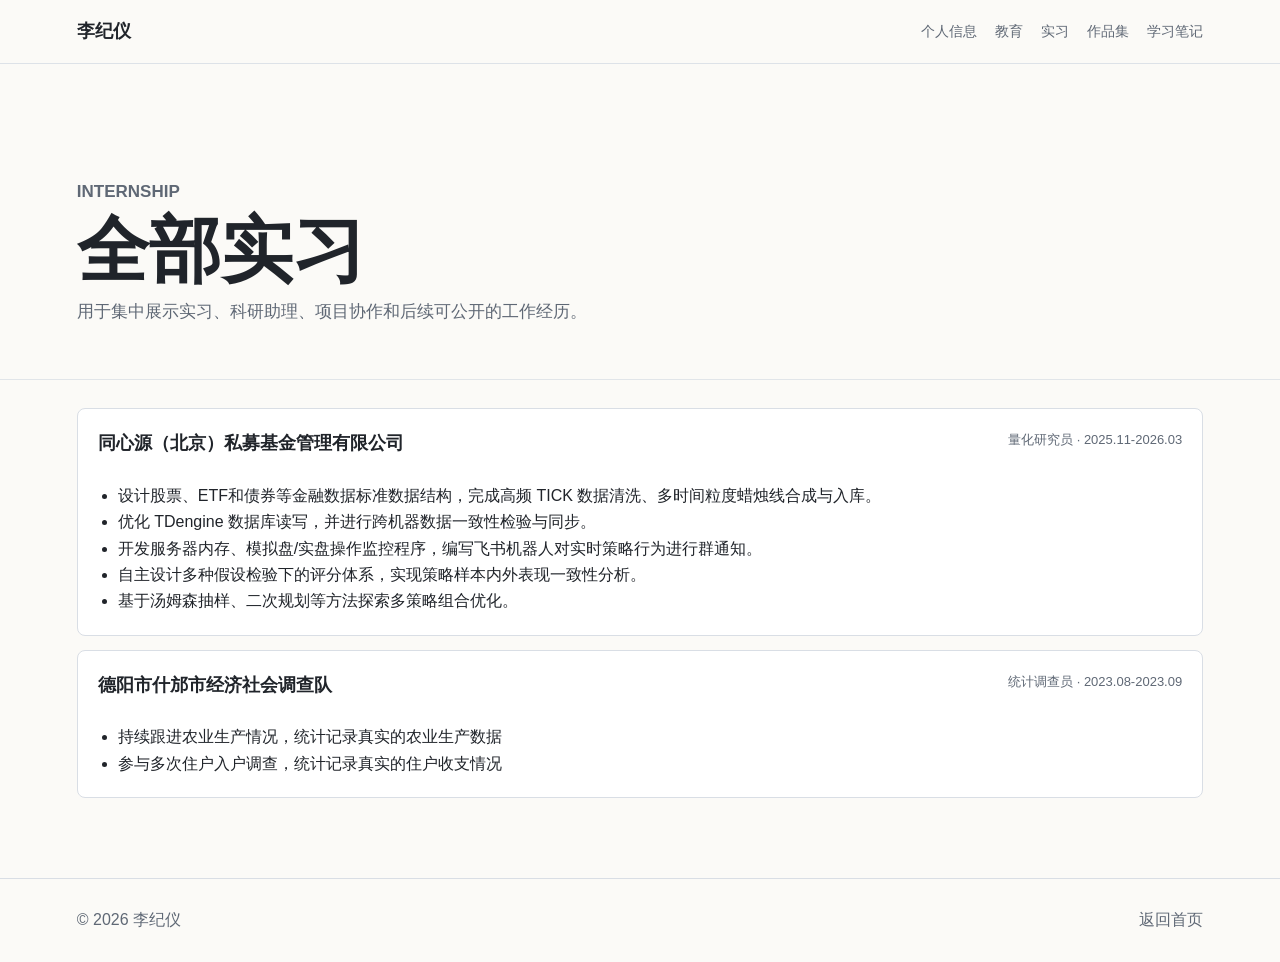
==== experience.html @ 6c5a8339 "Initial personal profile site" ====
<!doctype html>
<html lang="zh-CN">
  <head>
    <meta charset="utf-8">
    <meta name="viewport" content="width=device-width, initial-scale=1">
    <title>全部实习 | 李纪仪</title>
    <meta name="description" content="李纪仪的实习经历列表。">
    <link rel="stylesheet" href="styles.css">
  </head>
  <body>
    <header class="topbar">
      <a class="brand" href="index.html">李纪仪</a>
      <nav class="nav" aria-label="主导航">
        <a href="index.html#profile">个人信息</a>
        <a href="index.html#education-section">教育</a>
        <a href="experience.html">实习</a>
        <a href="portfolio.html">作品集</a>
        <a href="notes.html">学习笔记</a>
      </nav>
    </header>

    <main class="page-main">
      <section class="page-title">
        <p class="section-kicker">Internship</p>
        <h1>全部实习</h1>
        <p>用于集中展示实习、科研助理、项目协作和后续可公开的工作经历。</p>
      </section>

      <section class="section wide-list">
        <div class="stack" id="all-experience-list"></div>
      </section>
    </main>

    <footer class="footer">
      <span>© <span id="year"></span> 李纪仪</span>
      <a href="index.html">返回首页</a>
    </footer>

    <script src="scripts.js"></script>
    <script>
      fetch("data/profile.json")
        .then((response) => response.json())
        .then((data) => {
          document.getElementById("year").textContent = new Date().getFullYear();
          document.getElementById("all-experience-list").innerHTML = renderExperienceItems(data.experience);
        });
    </script>
  </body>
</html>
---- styles.css ----
:root {
  --ink: #20242a;
  --muted: #5f6875;
  --line: #d9dee5;
  --paper: #fbfaf7;
  --white: #ffffff;
  --green: #2e6f5e;
  --red: #a43f3f;
  --gold: #b9852f;
  --blue: #325f8f;
  --shadow: 0 16px 40px rgba(32, 36, 42, 0.08);
}

* {
  box-sizing: border-box;
}

html {
  scroll-behavior: smooth;
}

body {
  margin: 0;
  color: var(--ink);
  background: var(--paper);
  font-family: -apple-system, BlinkMacSystemFont, "Segoe UI", "PingFang SC", "Microsoft YaHei", sans-serif;
  line-height: 1.65;
}

a {
  color: inherit;
  text-decoration: none;
}

button {
  font: inherit;
}

.topbar {
  position: sticky;
  top: 0;
  z-index: 10;
  display: flex;
  align-items: center;
  justify-content: space-between;
  gap: 24px;
  min-height: 64px;
  padding: 0 6vw;
  border-bottom: 1px solid rgba(217, 222, 229, 0.85);
  background: rgba(251, 250, 247, 0.92);
  backdrop-filter: blur(14px);
}

.brand {
  font-size: 18px;
  font-weight: 800;
}

.nav {
  display: flex;
  flex-wrap: wrap;
  justify-content: flex-end;
  gap: 10px 18px;
  color: var(--muted);
  font-size: 14px;
}

.nav a:hover {
  color: var(--ink);
}

.hero {
  display: grid;
  grid-template-columns: minmax(0, 1.05fr) minmax(320px, 0.72fr);
  align-items: center;
  gap: 48px;
  min-height: calc(100vh - 64px);
  padding: 7vh 6vw 9vh;
  background:
    linear-gradient(120deg, rgba(46, 111, 94, 0.13), transparent 42%),
    linear-gradient(280deg, rgba(164, 63, 63, 0.10), transparent 48%),
    var(--paper);
}

.eyebrow,
.section-kicker {
  margin: 0 0 8px;
  color: var(--green);
  font-size: 12px;
  font-weight: 800;
  letter-spacing: 0;
  text-transform: uppercase;
}

h1,
h2,
h3,
p {
  margin-top: 0;
}

h1 {
  margin-bottom: 8px;
  font-size: clamp(48px, 8vw, 96px);
  line-height: 1;
  letter-spacing: 0;
}

h2 {
  margin-bottom: 20px;
  font-size: 30px;
  line-height: 1.2;
}

h3 {
  margin-bottom: 12px;
  font-size: 18px;
}

.role {
  margin-bottom: 18px;
  color: var(--blue);
  font-size: 20px;
  font-weight: 700;
}

.summary {
  max-width: 720px;
  color: var(--muted);
  font-size: 17px;
}

.actions {
  display: flex;
  flex-wrap: wrap;
  gap: 12px;
  margin-top: 28px;
}

.button {
  display: inline-flex;
  align-items: center;
  justify-content: center;
  min-height: 44px;
  padding: 0 18px;
  border: 1px solid var(--ink);
  border-radius: 6px;
  font-weight: 700;
  cursor: pointer;
}

.button.primary {
  color: var(--white);
  background: var(--ink);
}

.button.secondary {
  background: transparent;
}

.section {
  padding: 80px 6vw;
  border-top: 1px solid rgba(217, 222, 229, 0.75);
}

.info-band {
  background: var(--white);
}

.notes-band {
  background: #f4f7f5;
}

.split {
  display: grid;
  grid-template-columns: minmax(180px, 0.34fr) minmax(0, 1fr);
  gap: 40px;
}

.section-heading {
  max-width: 280px;
}

.section-heading.with-link {
  display: flex;
  flex-direction: column;
  justify-content: space-between;
  gap: 18px;
}

.text-link {
  width: fit-content;
  color: var(--blue);
  font-size: 14px;
  font-weight: 800;
  border-bottom: 2px solid rgba(50, 95, 143, 0.25);
}

.text-link:hover {
  border-bottom-color: var(--blue);
}

.page-main {
  padding-top: 42px;
}

.page-title {
  padding: 72px 6vw 36px;
}

.page-title h1 {
  margin-bottom: 12px;
  font-size: clamp(40px, 7vw, 72px);
}

.page-title p {
  max-width: 760px;
  color: var(--muted);
  font-size: 17px;
}

.wide-list {
  padding-top: 28px;
}

.profile-card {
  display: grid;
  gap: 18px;
  align-self: stretch;
  padding: 20px;
  border: 1px solid rgba(217, 222, 229, 0.92);
  border-radius: 8px;
  background: rgba(255, 255, 255, 0.9);
  box-shadow: var(--shadow);
}

.profile-card-head {
  display: grid;
  grid-template-columns: 128px minmax(0, 1fr);
  gap: 18px;
  align-items: center;
  padding-bottom: 18px;
  border-bottom: 1px solid var(--line);
}

.portrait-wrap {
  margin: 0;
  width: 128px;
  aspect-ratio: 0.78;
  overflow: hidden;
  border: 1px solid var(--line);
  border-radius: 8px;
  background: var(--white);
}

.portrait-wrap img {
  display: block;
  width: 100%;
  height: 100%;
  object-fit: cover;
}

.profile-identity h2 {
  margin-bottom: 8px;
  font-size: 26px;
}

.profile-identity p:last-child {
  margin-bottom: 0;
  color: var(--muted);
  font-weight: 700;
}

.profile-block {
  display: grid;
  gap: 12px;
}

.profile-block h2 {
  margin-bottom: 0;
  font-size: 22px;
}

.info-grid {
  display: grid;
  grid-template-columns: repeat(4, minmax(140px, 1fr));
  gap: 18px;
  margin: 0;
}

.info-grid.compact {
  grid-template-columns: 1fr 1fr;
  gap: 12px;
}

.info-grid div,
.timeline-item,
.content-card {
  border: 1px solid var(--line);
  border-radius: 8px;
  background: var(--white);
}

.info-grid div {
  padding: 18px;
}

.info-grid.compact div {
  padding: 13px 14px;
  background: rgba(251, 250, 247, 0.72);
}

dt {
  color: var(--muted);
  font-size: 13px;
}

dd {
  margin: 4px 0 0;
  font-weight: 800;
  overflow-wrap: anywhere;
}

.stack {
  display: grid;
  gap: 14px;
}

.timeline-item {
  padding: 22px;
  margin-bottom: 14px;
}

.meta {
  color: var(--muted);
  font-size: 14px;
}

ul {
  margin: 12px 0 0;
  padding-left: 20px;
}

.tag-list,
.cert-list {
  display: flex;
  flex-wrap: wrap;
  gap: 10px;
}

.tag,
.cert {
  display: inline-flex;
  align-items: center;
  min-height: 34px;
  padding: 0 12px;
  border-radius: 999px;
  font-size: 14px;
  font-weight: 700;
}

.tag {
  color: var(--green);
  background: rgba(46, 111, 94, 0.1);
}

.cert {
  color: var(--red);
  background: rgba(164, 63, 63, 0.1);
}

.cert-list {
  padding-top: 2px;
  border-top: 1px solid rgba(217, 222, 229, 0.75);
}

.project-tags {
  display: flex;
  flex-wrap: wrap;
  gap: 8px;
  margin: 14px 0;
}

.project-tags span {
  padding: 4px 8px;
  border-radius: 6px;
  color: var(--blue);
  background: rgba(50, 95, 143, 0.09);
  font-size: 12px;
  font-weight: 700;
}

.achievement {
  margin-bottom: 0;
  padding-top: 14px;
  color: var(--gold);
  font-weight: 800;
}

.content-list,
.portfolio-list,
.notes-list {
  display: grid;
  gap: 14px;
}

.content-card {
  padding: 20px;
}

.item-head {
  display: flex;
  justify-content: space-between;
  gap: 20px;
  margin-bottom: 8px;
}

.status {
  flex: 0 0 auto;
  color: var(--muted);
  font-size: 13px;
}

.footer {
  display: flex;
  justify-content: space-between;
  gap: 18px;
  padding: 28px 6vw;
  color: var(--muted);
  border-top: 1px solid var(--line);
}

.footer-button {
  padding: 0;
  color: inherit;
  border: 0;
  background: transparent;
  cursor: pointer;
}

.footer-button:hover {
  color: var(--ink);
}

@media (max-width: 900px) {
  .hero,
  .split {
    grid-template-columns: 1fr;
  }

  .hero {
    min-height: auto;
  }

  .portrait-wrap {
    justify-self: start;
  }

  .info-grid {
    grid-template-columns: 1fr 1fr;
  }
}

@media (max-width: 620px) {
  .topbar {
    align-items: flex-start;
    flex-direction: column;
    padding-top: 14px;
    padding-bottom: 14px;
  }

  .nav {
    justify-content: flex-start;
  }

  .hero,
  .section {
    padding-left: 22px;
    padding-right: 22px;
  }

  .info-grid {
    grid-template-columns: 1fr;
  }

  .info-grid.compact {
    grid-template-columns: 1fr;
  }

  .profile-card-head {
    grid-template-columns: 96px minmax(0, 1fr);
  }

  .portrait-wrap {
    width: 96px;
  }

  .item-head,
  .footer {
    flex-direction: column;
  }
}
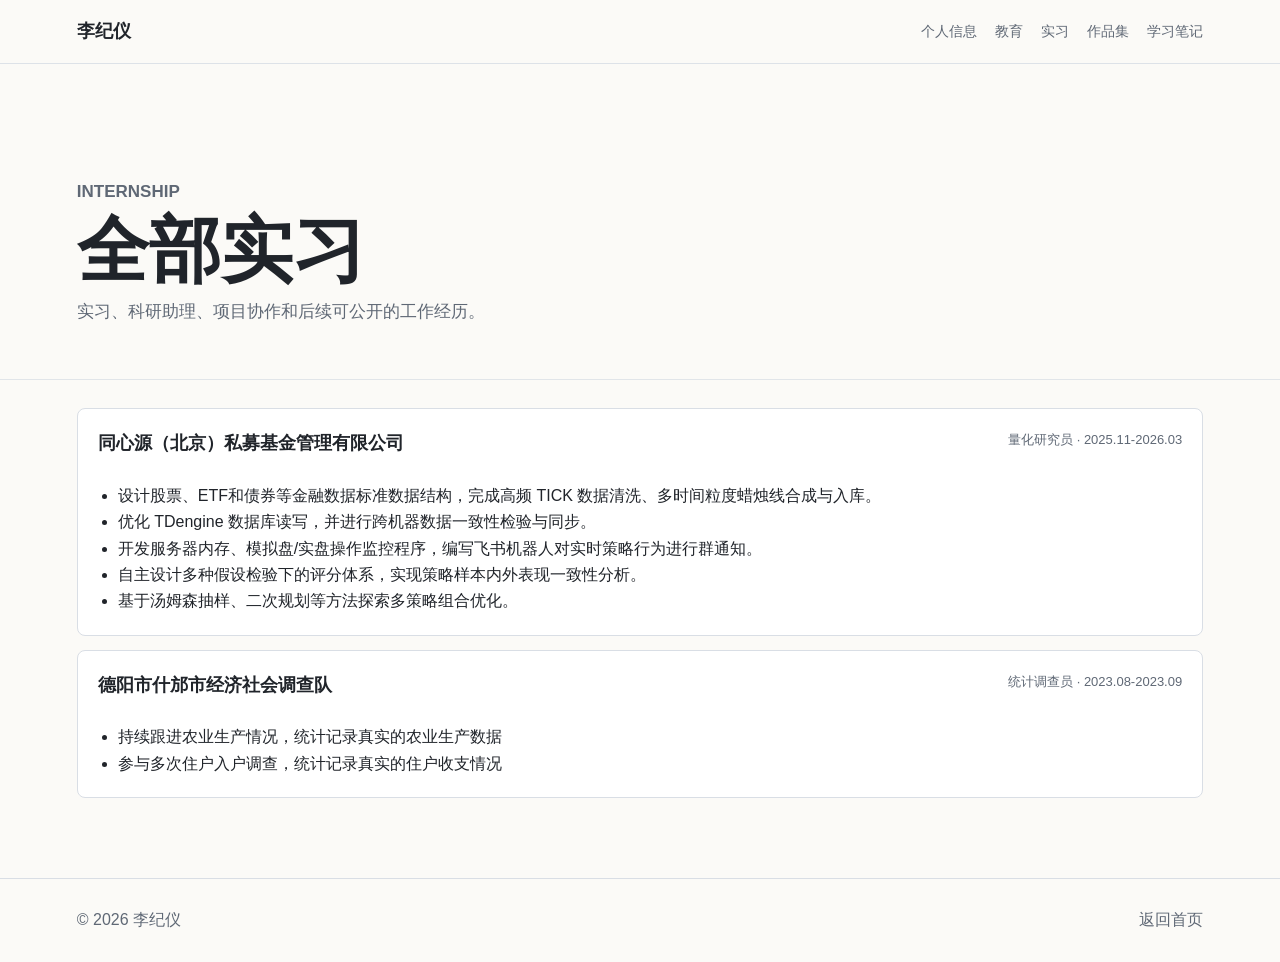
==== commit ec28976a: "初始化" ====
--- a/experience.html
+++ b/experience.html
@@ -23,7 +23,7 @@
       <section class="page-title">
         <p class="section-kicker">Internship</p>
         <h1>全部实习</h1>
-        <p>用于集中展示实习、科研助理、项目协作和后续可公开的工作经历。</p>
+        <p>实习、科研助理、项目协作和后续可公开的工作经历。</p>
       </section>
 
       <section class="section wide-list">
--- a/styles.css
+++ b/styles.css
@@ -223,6 +223,251 @@
   padding-top: 28px;
 }
 
+.note-title-bar {
+  display: flex;
+  align-items: flex-end;
+  justify-content: space-between;
+  gap: 24px;
+}
+
+.note-reader-section {
+  padding-top: 30px;
+  background: #f4f7f5;
+}
+
+.note-reader {
+  max-width: 1040px;
+  margin: 0 auto;
+}
+
+.note-cell {
+  margin-bottom: 18px;
+  border: 1px solid var(--line);
+  border-radius: 8px;
+  background: var(--white);
+  overflow: hidden;
+}
+
+.markdown-cell {
+  padding: 22px;
+}
+
+.markdown-cell h1,
+.markdown-cell h2,
+.markdown-cell h3,
+.markdown-cell h4,
+.markdown-cell h5 {
+  margin: 0 0 12px;
+}
+
+.markdown-cell h1 {
+  font-size: 32px;
+}
+
+.markdown-cell h2 {
+  padding-top: 6px;
+  font-size: 24px;
+}
+
+.markdown-cell h3 {
+  font-size: 19px;
+}
+
+.markdown-cell h4 {
+  font-size: 17px;
+}
+
+.markdown-cell h5 {
+  color: var(--muted);
+  font-size: 15px;
+}
+
+.markdown-cell .align-center {
+  text-align: center;
+}
+
+.markdown-cell blockquote {
+  margin: 0 0 16px;
+  padding: 0 16px;
+  color: #57606a;
+  border-left: 4px solid #d0d7de;
+}
+
+.markdown-cell blockquote p {
+  margin: 6px 0;
+}
+
+.markdown-cell ol,
+.markdown-cell ul {
+  margin: 0 0 16px;
+  padding-left: 28px;
+}
+
+.markdown-cell li {
+  margin: 5px 0;
+}
+
+.markdown-cell hr {
+  height: 1px;
+  margin: 24px 0;
+  border: 0;
+  background: #d8dee4;
+}
+
+.math-block {
+  overflow-x: auto;
+  margin: 14px 0;
+  padding: 14px 16px;
+  border: 1px solid #d8dee4;
+  border-radius: 8px;
+  color: #24292f;
+  background: #f6f8fa;
+  font-family: "Times New Roman", "STIX Two Text", serif;
+  font-size: 17px;
+  line-height: 1.7;
+  text-align: center;
+  white-space: pre-wrap;
+  display: block;
+}
+
+.math-inline {
+  padding: 0 3px;
+  color: #24292f;
+  font-family: "Times New Roman", "STIX Two Text", serif;
+  font-size: 1.03em;
+  display: inline;
+}
+
+.markdown-cell p:last-child,
+.note-cell ul:last-child {
+  margin-bottom: 0;
+}
+
+.note-cell pre {
+  overflow-x: auto;
+  margin: 0;
+  color: #24292f;
+  font-size: 14px;
+  line-height: 1.6;
+}
+
+.note-cell code {
+  font-family: "SFMono-Regular", Consolas, "Liberation Mono", monospace;
+}
+
+.markdown-cell p code,
+.markdown-cell li code {
+  padding: 2px 5px;
+  border-radius: 4px;
+  background: #eef2f5;
+}
+
+.cell-label {
+  flex: 0 0 62px;
+  padding-top: 16px;
+  color: #57606a;
+  font-family: "SFMono-Regular", Consolas, "Liberation Mono", monospace;
+  font-size: 13px;
+  text-align: right;
+}
+
+.nb-input,
+.nb-output,
+.nb-output-empty {
+  display: flex;
+  border-top: 1px solid #d8dee4;
+}
+
+.code-cell .nb-input:first-child {
+  border-top: 0;
+}
+
+.nb-input pre,
+.nb-output pre {
+  flex: 1 1 auto;
+  min-width: 0;
+  padding: 16px;
+}
+
+.nb-input pre {
+  background: #f6f8fa;
+}
+
+.nb-output::before,
+.nb-output-empty::before {
+  content: "Out";
+  flex: 0 0 62px;
+  padding-top: 16px;
+  color: #57606a;
+  font-family: "SFMono-Regular", Consolas, "Liberation Mono", monospace;
+  font-size: 13px;
+  text-align: right;
+}
+
+.nb-output-plain pre,
+.nb-output-stream pre,
+.nb-output-error pre {
+  background: #ffffff;
+  white-space: pre-wrap;
+}
+
+.nb-output-stream::before {
+  content: "";
+}
+
+.nb-output-stream.stderr pre,
+.nb-output-error pre {
+  color: #b42318;
+}
+
+.nb-output-image {
+  align-items: flex-start;
+}
+
+.nb-output-image img {
+  display: block;
+  max-width: calc(100% - 62px);
+  height: auto;
+  padding: 16px;
+}
+
+.nb-output-html {
+  flex: 1 1 auto;
+  min-width: 0;
+  overflow-x: auto;
+  padding: 16px;
+}
+
+.nb-output-html table {
+  border-collapse: collapse;
+  width: max-content;
+  max-width: 100%;
+  font-size: 14px;
+}
+
+.nb-output-html th,
+.nb-output-html td {
+  padding: 6px 10px;
+  border: 1px solid #d8dee4;
+  text-align: right;
+}
+
+.nb-output-html th {
+  background: #f6f8fa;
+  font-weight: 700;
+}
+
+.nb-output-empty {
+  padding: 14px 16px 14px 0;
+  color: #57606a;
+  font-size: 14px;
+}
+
+.nb-output-empty::before {
+  padding-top: 0;
+  margin-right: 16px;
+}
+
 .profile-card {
   display: grid;
   gap: 18px;
@@ -496,7 +741,9 @@
   }
 
   .item-head,
-  .footer {
+  .footer,
+  .note-title-bar {
     flex-direction: column;
-  }
-}
+    align-items: flex-start;
+  }
+}
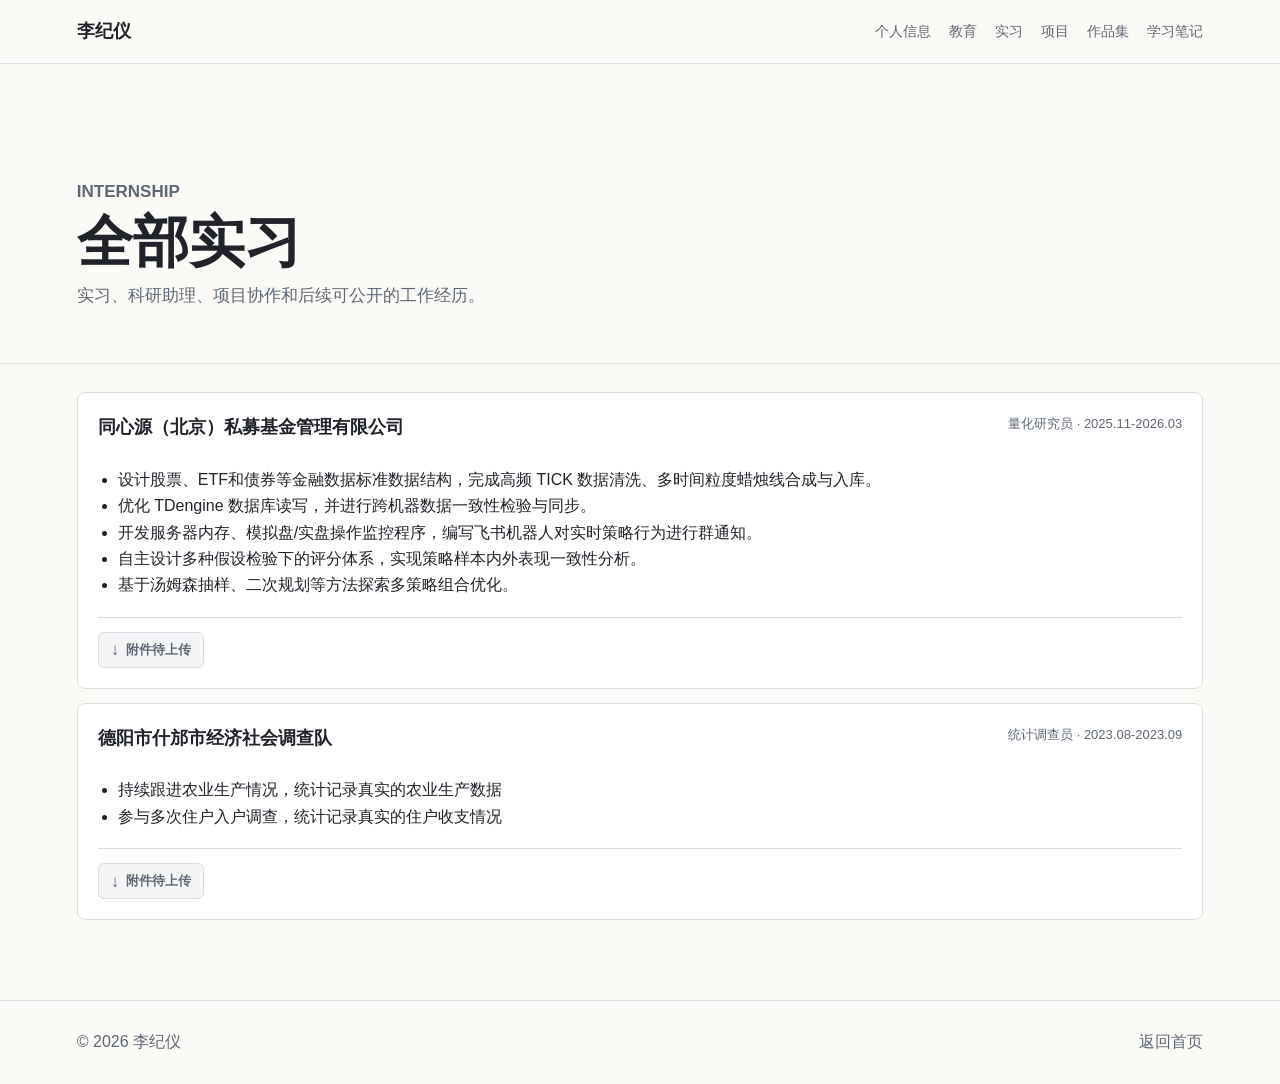
==== commit 7152717d: "移动端显示优化" ====
--- a/experience.html
+++ b/experience.html
@@ -5,7 +5,7 @@
     <meta name="viewport" content="width=device-width, initial-scale=1">
     <title>全部实习 | 李纪仪</title>
     <meta name="description" content="李纪仪的实习经历列表。">
-    <link rel="stylesheet" href="styles.css">
+    <link rel="stylesheet" href="styles.css?v=20260917-4">
   </head>
   <body>
     <header class="topbar">
@@ -14,6 +14,7 @@
         <a href="index.html#profile">个人信息</a>
         <a href="index.html#education-section">教育</a>
         <a href="experience.html">实习</a>
+        <a href="projects.html">项目</a>
         <a href="portfolio.html">作品集</a>
         <a href="notes.html">学习笔记</a>
       </nav>
@@ -36,7 +37,7 @@
       <a href="index.html">返回首页</a>
     </footer>
 
-    <script src="scripts.js"></script>
+    <script src="scripts.js?v=20260917-4"></script>
     <script>
       fetch("data/profile.json")
         .then((response) => response.json())
--- a/styles.css
+++ b/styles.css
@@ -17,10 +17,12 @@
 
 html {
   scroll-behavior: smooth;
+  -webkit-text-size-adjust: 100%;
 }
 
 body {
   margin: 0;
+  overflow-x: hidden;
   color: var(--ink);
   background: var(--paper);
   font-family: -apple-system, BlinkMacSystemFont, "Segoe UI", "PingFang SC", "Microsoft YaHei", sans-serif;
@@ -101,7 +103,7 @@
 
 h1 {
   margin-bottom: 8px;
-  font-size: clamp(48px, 8vw, 96px);
+  font-size: 72px;
   line-height: 1;
   letter-spacing: 0;
 }
@@ -210,7 +212,7 @@
 
 .page-title h1 {
   margin-bottom: 12px;
-  font-size: clamp(40px, 7vw, 72px);
+  font-size: 56px;
 }
 
 .page-title p {
@@ -225,9 +227,45 @@
 
 .note-title-bar {
   display: flex;
-  align-items: flex-end;
+  align-items: center;
   justify-content: space-between;
   gap: 24px;
+  padding-top: 52px;
+  padding-bottom: 28px;
+}
+
+.note-title-copy {
+  min-width: 0;
+}
+
+.note-title-bar h1 {
+  max-width: 780px;
+  margin-bottom: 0;
+  font-family: "SFMono-Regular", Consolas, "Liberation Mono", "PingFang SC", monospace;
+  font-size: 30px;
+  font-weight: 750;
+  line-height: 1.28;
+  overflow-wrap: anywhere;
+}
+
+.note-title-bar .section-kicker {
+  margin-bottom: 10px;
+  color: var(--muted);
+}
+
+.note-title-bar .text-link {
+  flex: 0 0 auto;
+  min-height: 38px;
+  padding: 7px 12px;
+  border: 1px solid rgba(50, 95, 143, 0.3);
+  border-radius: 6px;
+  background: rgba(50, 95, 143, 0.05);
+  line-height: 22px;
+}
+
+.note-title-bar .text-link:hover {
+  border-color: var(--blue);
+  background: rgba(50, 95, 143, 0.1);
 }
 
 .note-reader-section {
@@ -236,11 +274,13 @@
 }
 
 .note-reader {
+  min-width: 0;
   max-width: 1040px;
   margin: 0 auto;
 }
 
 .note-cell {
+  min-width: 0;
   margin-bottom: 18px;
   border: 1px solid var(--line);
   border-radius: 8px;
@@ -330,6 +370,12 @@
   display: block;
 }
 
+mjx-container[jax="SVG"] {
+  max-width: 100%;
+  overflow-x: auto;
+  overflow-y: hidden;
+}
+
 .math-inline {
   padding: 0 3px;
   color: #24292f;
@@ -470,6 +516,7 @@
 
 .profile-card {
   display: grid;
+  min-width: 0;
   gap: 18px;
   align-self: stretch;
   padding: 20px;
@@ -642,6 +689,49 @@
   font-weight: 800;
 }
 
+.card-attachments {
+  display: flex;
+  flex-wrap: wrap;
+  gap: 8px;
+  margin-top: 18px;
+  padding-top: 14px;
+  border-top: 1px solid var(--line);
+}
+
+.attachment-button {
+  display: inline-flex;
+  align-items: center;
+  justify-content: center;
+  gap: 7px;
+  min-height: 36px;
+  padding: 0 12px;
+  color: var(--blue);
+  border: 1px solid rgba(50, 95, 143, 0.32);
+  border-radius: 6px;
+  background: rgba(50, 95, 143, 0.06);
+  font-size: 13px;
+  font-weight: 800;
+  overflow-wrap: anywhere;
+}
+
+.attachment-button:hover {
+  border-color: var(--blue);
+  background: rgba(50, 95, 143, 0.11);
+}
+
+.attachment-button.disabled,
+.attachment-button.disabled:hover {
+  color: var(--muted);
+  border-color: var(--line);
+  background: #f4f5f6;
+  cursor: not-allowed;
+}
+
+.attachment-button span {
+  font-size: 17px;
+  line-height: 1;
+}
+
 .content-list,
 .portfolio-list,
 .notes-list {
@@ -650,6 +740,7 @@
 }
 
 .content-card {
+  min-width: 0;
   padding: 20px;
 }
 
@@ -688,6 +779,14 @@
 }
 
 @media (max-width: 900px) {
+  h1 {
+    font-size: 56px;
+  }
+
+  .page-title h1 {
+    font-size: 48px;
+  }
+
   .hero,
   .split {
     grid-template-columns: 1fr;
@@ -695,6 +794,22 @@
 
   .hero {
     min-height: auto;
+    padding-top: 64px;
+    padding-bottom: 64px;
+  }
+
+  .section {
+    padding-top: 64px;
+    padding-bottom: 64px;
+  }
+
+  .section-heading {
+    max-width: none;
+  }
+
+  .section-heading.with-link {
+    flex-direction: row;
+    align-items: flex-end;
   }
 
   .portrait-wrap {
@@ -708,20 +823,120 @@
 
 @media (max-width: 620px) {
   .topbar {
+    align-items: stretch;
+    flex-direction: column;
+    gap: 8px;
+    min-height: 0;
+    padding: 10px 0 0;
+  }
+
+  .brand {
+    padding: 0 18px;
+  }
+
+  .nav {
+    flex-wrap: nowrap;
+    justify-content: flex-start;
+    gap: 4px;
+    width: 100%;
+    padding: 0 12px 8px;
+    overflow-x: auto;
+    overscroll-behavior-x: contain;
+    scrollbar-width: none;
+    -webkit-overflow-scrolling: touch;
+  }
+
+  .nav::-webkit-scrollbar {
+    display: none;
+  }
+
+  .nav a {
+    display: inline-flex;
+    flex: 0 0 auto;
+    align-items: center;
+    min-height: 38px;
+    padding: 0 8px;
+  }
+
+  h1 {
+    font-size: 42px;
+    line-height: 1.08;
+  }
+
+  h2 {
+    font-size: 26px;
+  }
+
+  .page-main {
+    padding-top: 0;
+  }
+
+  .page-title {
+    padding: 48px 20px 26px;
+  }
+
+  .page-title h1 {
+    font-size: 40px;
+  }
+
+  .note-title-bar {
+    gap: 18px;
+    padding-top: 38px;
+    padding-bottom: 24px;
+  }
+
+  .note-title-bar h1 {
+    font-size: 24px;
+    line-height: 1.35;
+  }
+
+  .note-title-bar .text-link {
+    min-height: 36px;
+    padding: 6px 10px;
+  }
+
+  .page-title p,
+  .summary {
+    font-size: 16px;
+  }
+
+  .hero,
+  .section {
+    padding-left: 20px;
+    padding-right: 20px;
+  }
+
+  .hero {
+    gap: 34px;
+    padding-top: 46px;
+    padding-bottom: 54px;
+  }
+
+  .section {
+    padding-top: 50px;
+    padding-bottom: 50px;
+  }
+
+  .wide-list,
+  .note-reader-section {
+    padding-top: 22px;
+  }
+
+  .section-heading.with-link {
     align-items: flex-start;
     flex-direction: column;
-    padding-top: 14px;
-    padding-bottom: 14px;
-  }
-
-  .nav {
-    justify-content: flex-start;
-  }
-
-  .hero,
-  .section {
-    padding-left: 22px;
-    padding-right: 22px;
+    gap: 4px;
+  }
+
+  .actions {
+    display: grid;
+    grid-template-columns: 1fr 1fr;
+    width: 100%;
+  }
+
+  .button {
+    min-width: 0;
+    padding: 0 12px;
   }
 
   .info-grid {
@@ -734,6 +949,7 @@
 
   .profile-card-head {
     grid-template-columns: 96px minmax(0, 1fr);
+    gap: 14px;
   }
 
   .portrait-wrap {
@@ -746,4 +962,123 @@
     flex-direction: column;
     align-items: flex-start;
   }
-}
+
+  .item-head {
+    gap: 2px;
+  }
+
+  .item-head h3 {
+    margin-bottom: 4px;
+    overflow-wrap: anywhere;
+  }
+
+  .status {
+    flex: 1 1 auto;
+  }
+
+  .content-card,
+  .timeline-item,
+  .markdown-cell {
+    padding: 16px;
+  }
+
+  .card-attachments {
+    align-items: stretch;
+    flex-direction: column;
+  }
+
+  .attachment-button {
+    width: 100%;
+    min-height: 42px;
+    padding: 8px 10px;
+    text-align: center;
+  }
+
+  .markdown-cell h1 {
+    font-size: 26px;
+  }
+
+  .markdown-cell h2 {
+    font-size: 21px;
+  }
+
+  .markdown-cell h3 {
+    font-size: 18px;
+  }
+
+  .markdown-cell ol,
+  .markdown-cell ul {
+    padding-left: 22px;
+  }
+
+  .nb-input,
+  .nb-output,
+  .nb-output-empty {
+    display: block;
+  }
+
+  .cell-label,
+  .nb-output::before,
+  .nb-output-empty::before {
+    display: block;
+    width: auto;
+    padding: 9px 12px 5px;
+    text-align: left;
+  }
+
+  .nb-input pre,
+  .nb-output pre {
+    padding: 12px;
+  }
+
+  .note-cell pre {
+    font-size: 12px;
+  }
+
+  .nb-output-image img {
+    max-width: 100%;
+    padding: 12px;
+  }
+
+  .nb-output-html {
+    padding: 12px;
+  }
+
+  .nb-output-empty {
+    padding: 0 12px 12px;
+  }
+
+  .nb-output-empty::before {
+    margin-right: 0;
+    padding-left: 0;
+  }
+
+  .math-block {
+    padding: 10px 12px;
+    font-size: 15px;
+    text-align: left;
+  }
+
+  .footer {
+    padding: 24px 20px;
+  }
+}
+
+@media (max-width: 380px) {
+  .actions {
+    grid-template-columns: 1fr;
+  }
+
+  .profile-card-head {
+    align-items: start;
+    grid-template-columns: 76px minmax(0, 1fr);
+  }
+
+  .portrait-wrap {
+    width: 76px;
+  }
+
+  .profile-identity h2 {
+    font-size: 22px;
+  }
+}
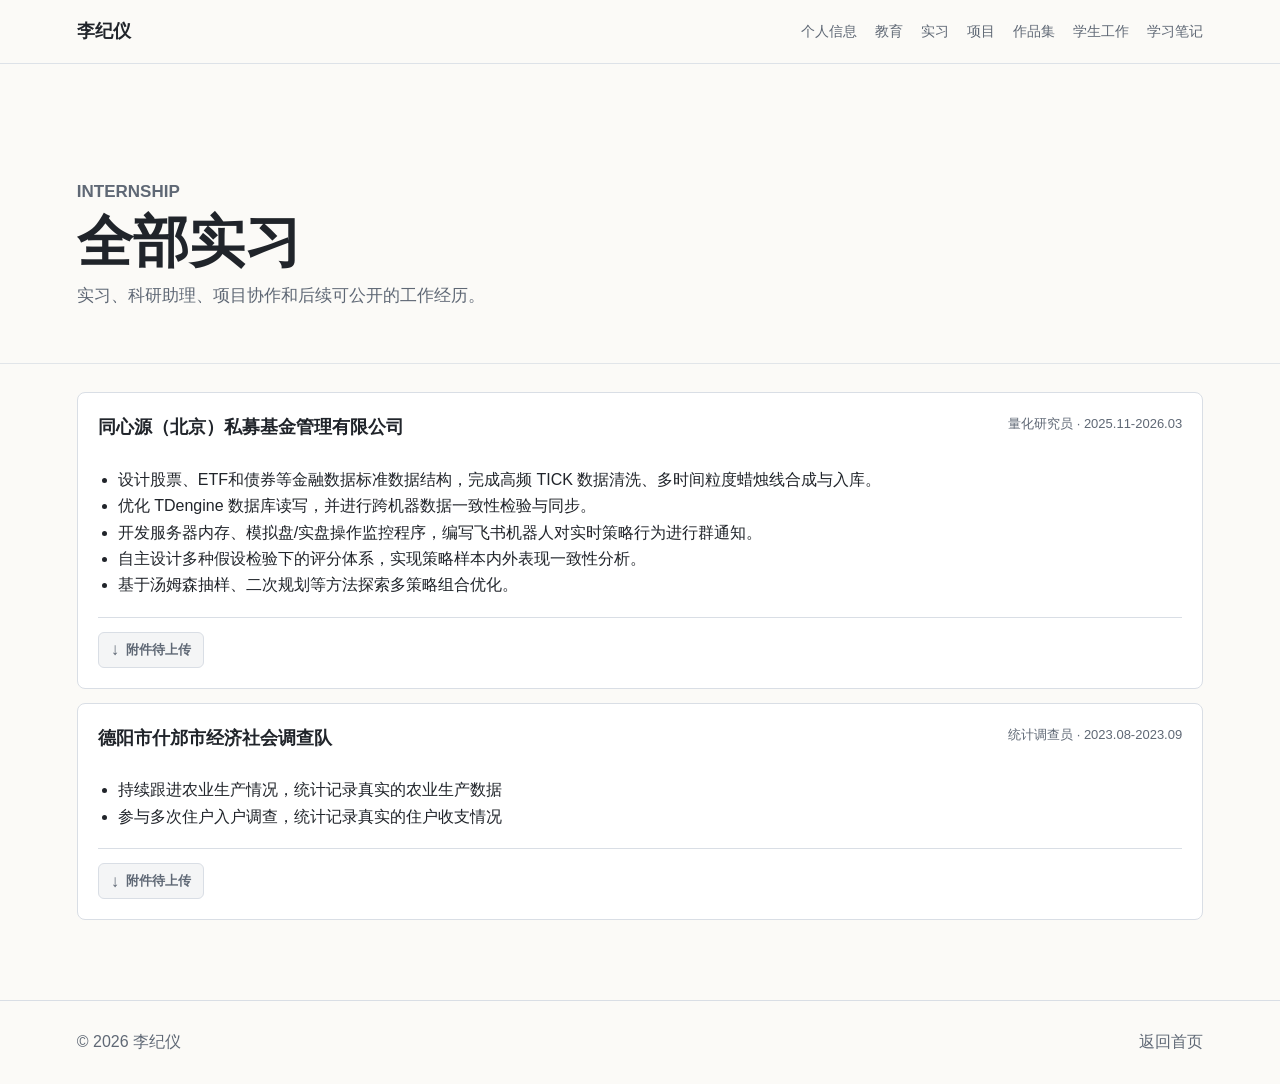
==== commit 0048369d: "新增学生工作" ====
--- a/experience.html
+++ b/experience.html
@@ -5,7 +5,7 @@
     <meta name="viewport" content="width=device-width, initial-scale=1">
     <title>全部实习 | 李纪仪</title>
     <meta name="description" content="李纪仪的实习经历列表。">
-    <link rel="stylesheet" href="styles.css?v=20260917-4">
+    <link rel="stylesheet" href="styles.css?v=20260917-5">
   </head>
   <body>
     <header class="topbar">
@@ -16,6 +16,7 @@
         <a href="experience.html">实习</a>
         <a href="projects.html">项目</a>
         <a href="portfolio.html">作品集</a>
+        <a href="index.html#student-work">学生工作</a>
         <a href="notes.html">学习笔记</a>
       </nav>
     </header>
@@ -37,9 +38,9 @@
       <a href="index.html">返回首页</a>
     </footer>
 
-    <script src="scripts.js?v=20260917-4"></script>
+    <script src="scripts.js?v=20260917-5"></script>
     <script>
-      fetch("data/profile.json")
+      fetch("data/profile.json?v=20260917-5")
         .then((response) => response.json())
         .then((data) => {
           document.getElementById("year").textContent = new Date().getFullYear();
--- a/styles.css
+++ b/styles.css
@@ -744,6 +744,36 @@
   padding: 20px;
 }
 
+.student-work-card {
+  display: grid;
+  grid-template-columns: 46px minmax(0, 1fr);
+  gap: 16px;
+  align-items: start;
+}
+
+.student-work-number {
+  display: inline-flex;
+  align-items: center;
+  justify-content: center;
+  width: 42px;
+  height: 42px;
+  color: var(--green);
+  border: 1px solid rgba(46, 111, 94, 0.24);
+  border-radius: 6px;
+  background: rgba(46, 111, 94, 0.08);
+  font-size: 13px;
+  font-weight: 800;
+}
+
+.student-work-content {
+  min-width: 0;
+}
+
+.student-work-content p {
+  margin-bottom: 0;
+  color: var(--muted);
+}
+
 .item-head {
   display: flex;
   justify-content: space-between;
@@ -982,6 +1012,16 @@
     padding: 16px;
   }
 
+  .student-work-card {
+    grid-template-columns: 38px minmax(0, 1fr);
+    gap: 12px;
+  }
+
+  .student-work-number {
+    width: 36px;
+    height: 36px;
+  }
+
   .card-attachments {
     align-items: stretch;
     flex-direction: column;
